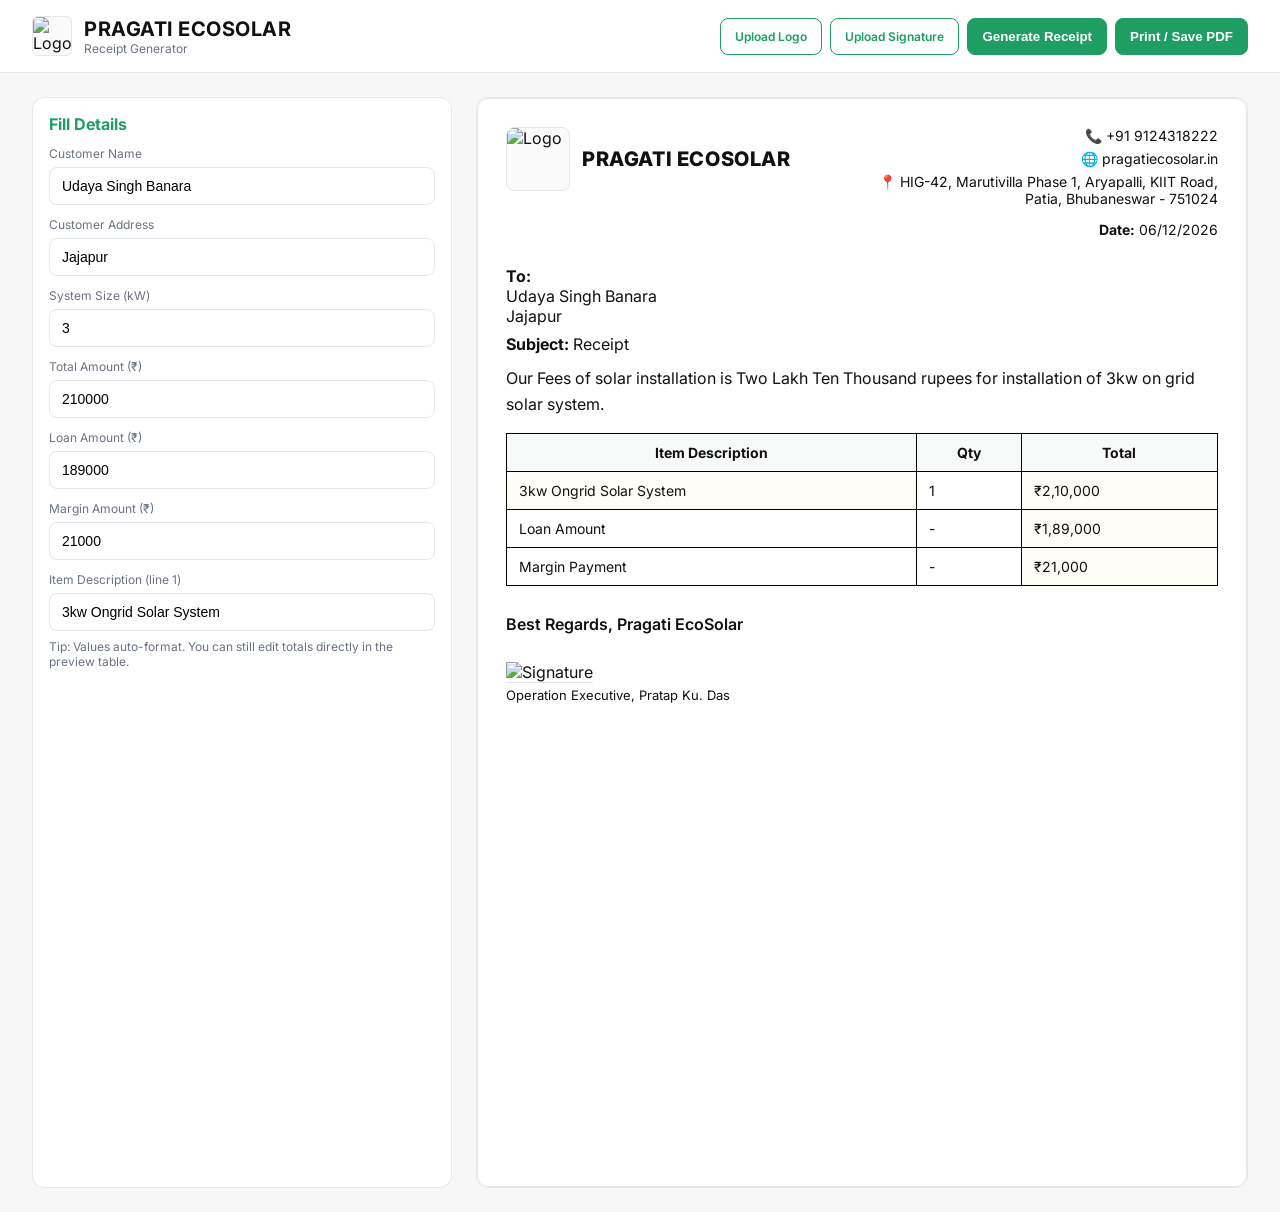
==== index.html @ 5f7860f7 "Add files via upload" ====
<!DOCTYPE html>
<html lang="en">
<head>
  <meta charset="UTF-8">
  <meta name="viewport" content="width=device-width, initial-scale=1">
  <title>Pragati EcoSolar - Receipt Generator</title>
  <link rel="stylesheet" href="styles.css">
  <link rel="preconnect" href="https://fonts.googleapis.com">
  <link rel="preconnect" href="https://fonts.gstatic.com" crossorigin>
  <link href="https://fonts.googleapis.com/css2?family=Inter:wght@300;400;500;600;700&display=swap" rel="stylesheet">
</head>
<body>
  <header class="app-header">
    <div class="brand"> 
      <img id="logoPreview" alt="Logo" class="logo" src=""/>
      <div>
        <h1>PRAGATI ECOSOLAR</h1>
        <p class="subtitle">Receipt Generator</p>
      </div>
    </div>
    <div class="actions">
      <label class="btn outline">
        Upload Logo
        <input id="logoInput" type="file" accept="image/*" hidden>
      </label>
      <label class="btn outline">
        Upload Signature
        <input id="signInput" type="file" accept="image/*" hidden>
      </label>
      <button id="generateBtn" class="btn primary">Generate Receipt</button>
      <button id="printBtn" class="btn">Print / Save PDF</button>
    </div>
  </header>

  <main class="layout">
    <section class="panel form-panel no-print">
      <h2>Fill Details</h2>
      <form id="receiptForm" autocomplete="on">
        <div class="grid">
          <div class="field">
            <label>Customer Name</label>
            <input id="custName" type="text" placeholder="Name" required>
          </div>
          <div class="field">
            <label>Customer Address</label>
            <input id="custAddress" type="text" placeholder="Address" required>
          </div>
          <div class="field">
            <label>System Size (kW)</label>
            <input id="systemKw" type="number" step="0.1" placeholder="System Size" required>
          </div>
          <div class="field">
            <label>Total Amount (₹)</label>
            <input id="totalAmount" type="number" step="1" placeholder="Total Amount" required>
          </div>
          <div class="field">
            <label>Loan Amount (₹)</label>
            <input id="loanAmount" type="number" step="1" placeholder="Loan Amount">
          </div>
          <div class="field">
            <label>Margin Amount (₹)</label>
            <input id="marginAmount" type="number" step="1" placeholder="Margin Amount">
          </div>
          <div class="field full">
            <label>Item Description (line 1)</label>
            <input id="item1" type="text" placeholder="Item Description">
          </div>
        </div>
      </form>
      <p class="hint">Tip: Values auto-format. You can still edit totals directly in the preview table.</p>
    </section>

    <section class="panel preview-panel">
      <div id="receipt" class="receipt a4">
        <div class="receipt-header">
          <div class="left">
            <img id="logoOut" alt="Logo" class="logo large" src="">
            <div class="company-name">PRAGATI ECOSOLAR</div>
          </div>
          <div class="right">
            <div class="contact-row">📞 +91 9124318222</div>
            <div class="contact-row">🌐 pragatiecosolar.in</div>
            <div class="contact-row">📍 HIG-42, Marutivilla Phase 1, Aryapalli, KIIT Road, Patia, Bhubaneswar - 751024</div>
            <div class="date-row"><strong>Date:</strong> <span id="today"></span></div>
          </div>
        </div>

        <div class="to-block">
          <div><strong>To:</strong></div>
          <div id="toName">—</div>
          <div id="toAddr">—</div>
        </div>

        <div class="subject"><strong>Subject:</strong> Receipt</div>

        <p class="message" id="messageText"></p>

        <table class="items">
          <thead>
            <tr>
              <th>Item Description</th>
              <th>Qty</th>
              <th>Total</th>
            </tr>
          </thead>
          <tbody>
            <tr>
              <td contenteditable="true" id="row1desc">3kw Ongrid Solar System</td>
              <td>1</td>
              <td contenteditable="true" id="row1total">₹2,10,000</td>
            </tr>
            <tr>
              <td>Loan Amount</td>
              <td>-</td>
              <td contenteditable="true" id="row2total">₹1,89,000</td>
            </tr>
            <tr>
              <td>Margin Payment</td>
              <td>-</td>
              <td contenteditable="true" id="row3total">₹21,000</td>
            </tr>
          </tbody>
        </table>

         <div class="footer">
           <div class="regards">Best Regards, Pragati EcoSolar</div>
           <div class="signature-block">
             <img id="signOut" alt="Signature" class="signature" src="">
             <div class="sign-caption">Operation Executive, Pratap Ku. Das</div>
           </div>
         </div>
      </div>
    </section>
  </main>

  <script src="script.js"></script>
</body>
</html>
---- styles.css ----
:root {
  --accent: #1e9e63;
  --text: #111;
  --muted: #6b7280;
  --border: #e5e7eb;
  --bg: #ffffff;
}

* { box-sizing: border-box; }
html, body { height: 100%; }
body {
  margin: 0;
  font-family: 'Inter', system-ui, -apple-system, Segoe UI, Roboto, Arial, sans-serif;
  color: var(--text);
  background: #f7f7f7;
}
 
.app-header {
  display: flex;
  justify-content: space-between;
  align-items: center;
  gap: 16px;
  padding: 16px clamp(12px, 4vw, 32px);
  background: var(--bg);
  border-bottom: 1px solid var(--border);
  position: sticky;
  top: 0;
  z-index: 10;
}
.brand { display: flex; align-items: center; gap: 12px; }
.brand .logo { width: 40px; height: 40px; object-fit: contain; border-radius: 6px; background:#fafafa; border:1px solid var(--border); }
.brand h1 { margin: 0; font-size: 20px; letter-spacing: .5px; }
.brand .subtitle { margin: 0; color: var(--muted); font-size: 12px; }

.actions { display: flex; gap: 8px; flex-wrap: wrap; }
.btn { cursor: pointer; border: 1px solid var(--accent); background: var(--accent); color: #fff; padding: 10px 14px; border-radius: 8px; font-weight: 600; }
.btn:hover { filter: brightness(0.95); }
.btn.primary { background: var(--accent); }
.btn.outline { background: transparent; color: var(--accent); }

.layout { display: grid; grid-template-columns: 420px 1fr; gap: 24px; padding: 24px clamp(12px, 4vw, 32px); }
.panel { background: var(--bg); border: 1px solid var(--border); border-radius: 12px; padding: 16px; }
.panel h2 { margin: 0 0 12px; font-size: 16px; color: var(--accent); }
.grid { display: grid; grid-template-columns: 1fr; gap: 12px; }
.field { display: grid; gap: 6px; }
.field.full { grid-column: 1 / -1; }
label { font-size: 12px; color: var(--muted); }
input { padding: 10px 12px; border-radius: 8px; border: 1px solid var(--border); font-size: 14px; }
.hint { color: var(--muted); font-size: 12px; margin-top: 8px; }

.preview-panel { padding: 0; }
.receipt {
  width: 100%;
  max-width: 900px;
  margin: 0 auto;
  background: #fff;
  border: 1px solid var(--border);
  border-radius: 12px;
  padding: 28px;
}
.receipt.a4 { aspect-ratio: 1 / 1.4142; max-height: 1200px; }

.receipt-header { display: grid; grid-template-columns: 1fr 1.2fr; gap: 16px; align-items: start; }
.receipt-header .left { display: flex; align-items: center; gap: 12px; }
.receipt-header .logo.large { width: 64px; height: 64px; object-fit: contain; border:1px solid var(--border); border-radius: 8px; background: #fafafa; }
.company-name { font-weight: 800; font-size: 20px; letter-spacing: .6px; }
.receipt-header .right { justify-self: end; font-size: 14px; display: grid; gap: 6px; text-align: right; }
.date-row { margin-top: 8px; }

.to-block { margin: 28px 0 8px; }
.subject { margin: 8px 0 12px; }
.message { margin: 0 0 16px; line-height: 1.6; }

table.items { width: 100%; border-collapse: collapse; border: 1px solid var(--text); }
table.items th, table.items td { border: 1px solid #000; padding: 10px 12px; font-size: 14px; }
table.items th { background: #f8faf9; color: #111; }
table.items td[contenteditable="true"] { background: #fffef6; }

.footer { display: grid; grid-template-columns: 1fr; gap: 12px; margin-top: 28px; align-items: start; }
.regards { font-weight: 600; }
.signature-block { justify-self: start; text-align: left; margin-top: 16px; }
.signature { width: 180px; height: 64px; object-fit: contain; border-bottom: 1px solid var(--border); }
.sign-caption { font-size: 13px; margin-top: 4px; }

/* Responsive */
@media (max-width: 980px) {
  .layout { grid-template-columns: 1fr; }
}

/* Print styles */
@media print {
  body { background: #fff; }
  .no-print, .app-header { display: none !important; }
  .panel { border: none; padding: 0; }
  .receipt { border: none; border-radius: 0; padding: 16mm; max-width: none; }
  table.items th { background: #fff; }
}
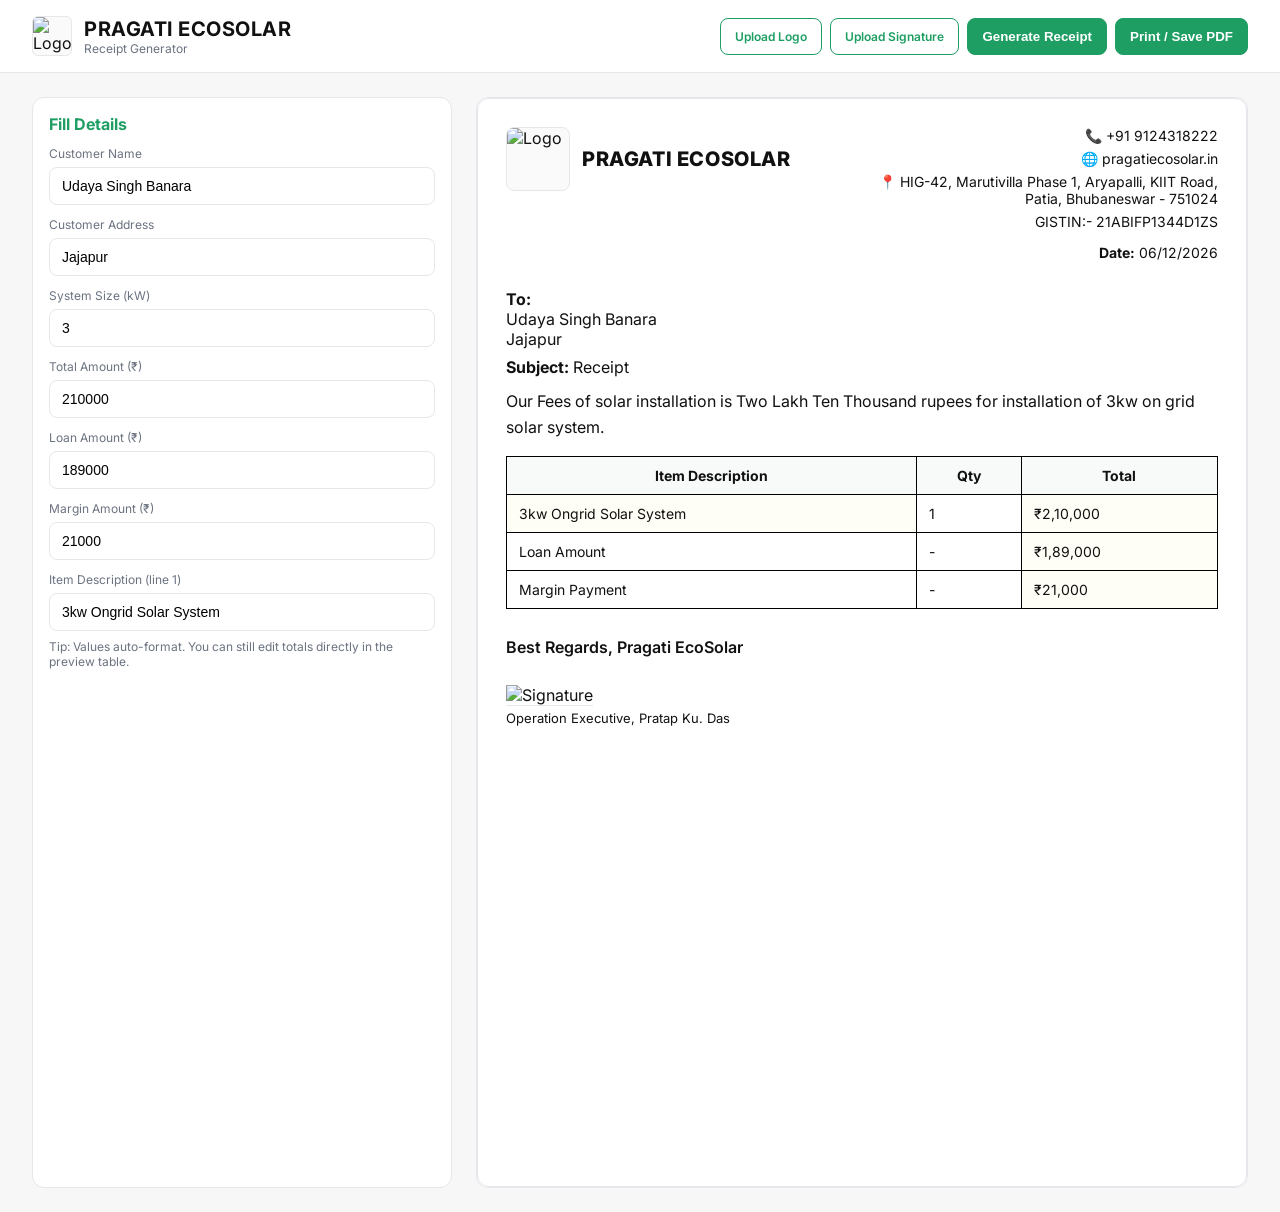
==== commit 90c1079d: "Update index.html" ====
--- a/index.html
+++ b/index.html
@@ -81,6 +81,7 @@
             <div class="contact-row">📞 +91 9124318222</div>
             <div class="contact-row">🌐 pragatiecosolar.in</div>
             <div class="contact-row">📍 HIG-42, Marutivilla Phase 1, Aryapalli, KIIT Road, Patia, Bhubaneswar - 751024</div>
+            <div class="contact-row">GISTIN:- 21ABIFP1344D1ZS</div>
             <div class="date-row"><strong>Date:</strong> <span id="today"></span></div>
           </div>
         </div>
@@ -93,7 +94,7 @@
 
         <div class="subject"><strong>Subject:</strong> Receipt</div>
 
-        <p class="message" id="messageText"></p>
+        <p class="message" id="messageText">Our Fees of Solar System</p>
 
         <table class="items">
           <thead>
@@ -138,3 +139,5 @@
 </html>
 
 
+
+
--- a/styles.css
+++ b/styles.css
@@ -79,7 +79,7 @@
 .footer { display: grid; grid-template-columns: 1fr; gap: 12px; margin-top: 28px; align-items: start; }
 .regards { font-weight: 600; }
 .signature-block { justify-self: start; text-align: left; margin-top: 16px; }
-.signature { width: 180px; height: 64px; object-fit: contain; border-bottom: 1px solid var(--border); }
+.signature { width: 300px; height: 150px; object-fit: contain; border-bottom: 1px solid var(--border); }
 .sign-caption { font-size: 13px; margin-top: 4px; }
 
 /* Responsive */
@@ -97,3 +97,4 @@
 }
 
 
+
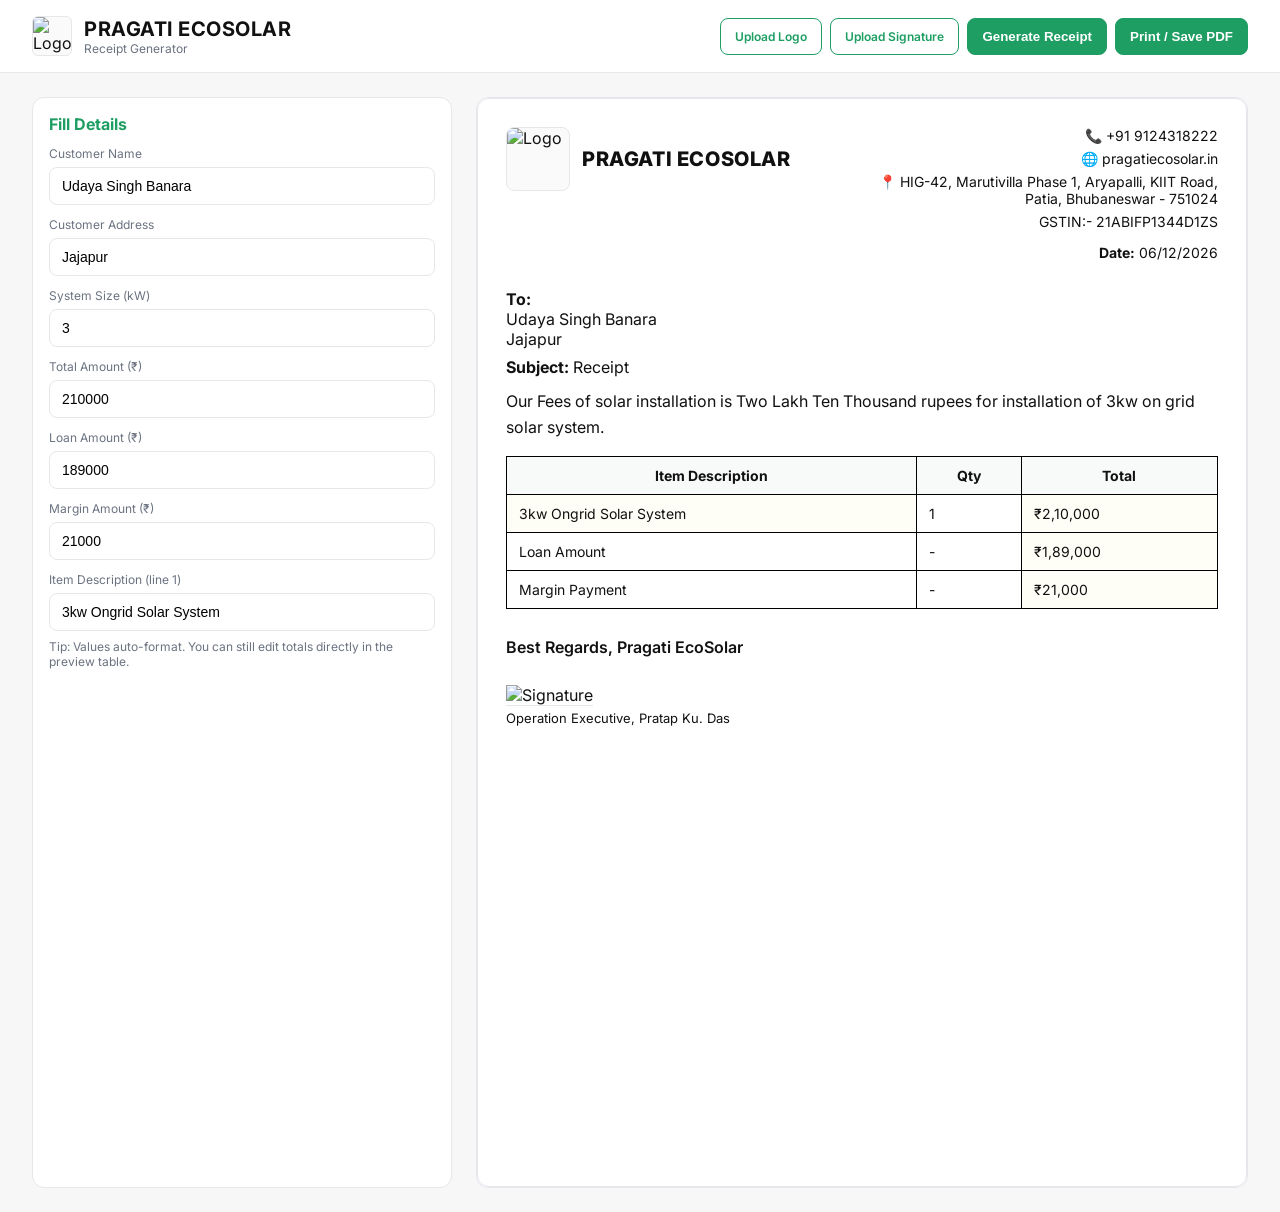
==== commit 28e61033: "Fix HTML encoding issues in index.html" ====
--- a/index.html
+++ b/index.html
@@ -81,7 +81,7 @@
             <div class="contact-row">📞 +91 9124318222</div>
             <div class="contact-row">🌐 pragatiecosolar.in</div>
             <div class="contact-row">📍 HIG-42, Marutivilla Phase 1, Aryapalli, KIIT Road, Patia, Bhubaneswar - 751024</div>
-            <div class="contact-row">GISTIN:- 21ABIFP1344D1ZS</div>
+            <div class="contact-row">GSTIN:- 21ABIFP1344D1ZS</div>
             <div class="date-row"><strong>Date:</strong> <span id="today"></span></div>
           </div>
         </div>
@@ -141,3 +141,4 @@
 
 
 
+
